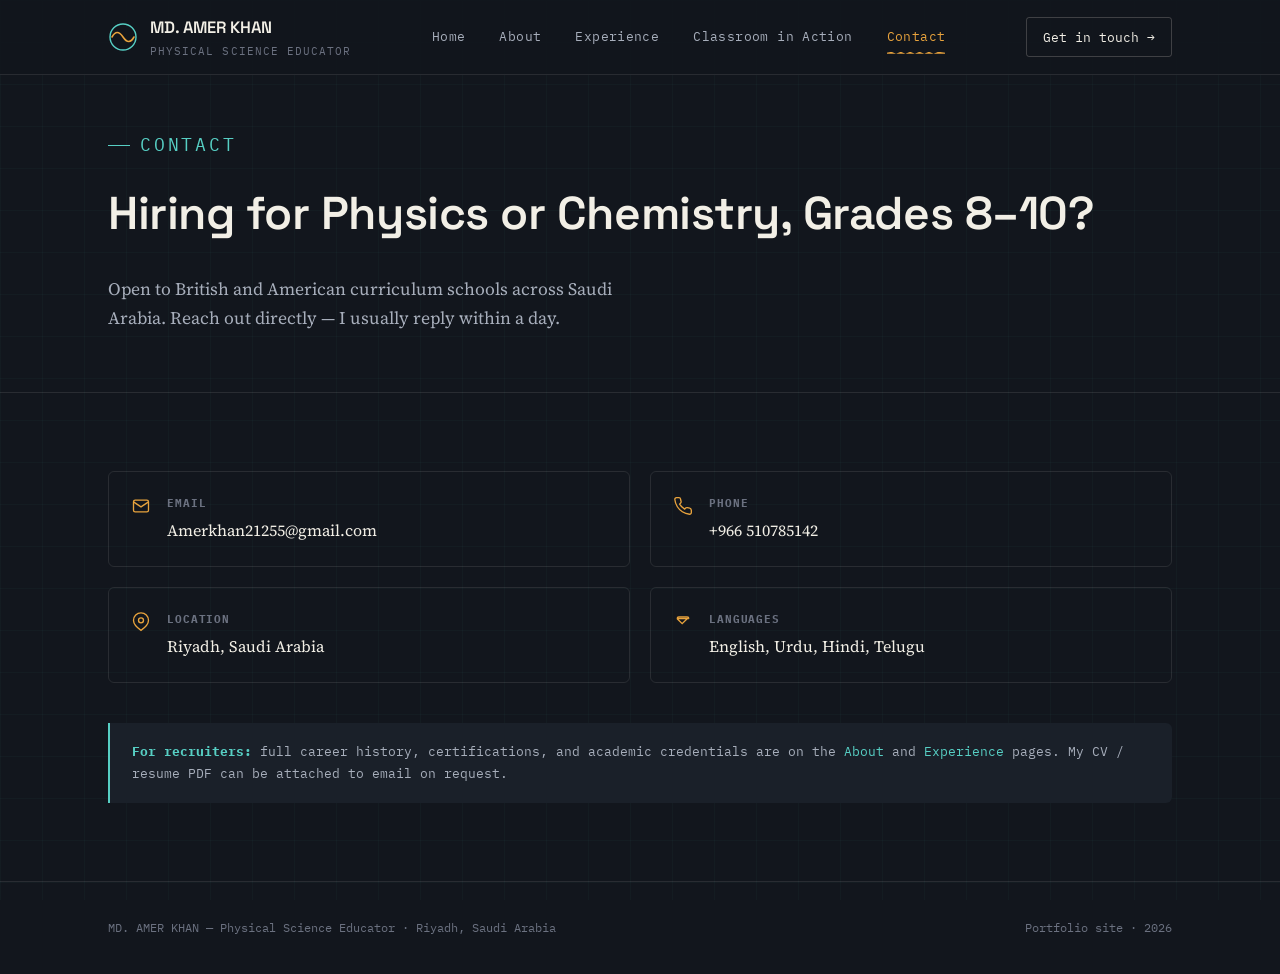
==== contact.html @ 771797b3 "Add files via upload" ====
<!DOCTYPE html>
<html lang="en">
<head>
<meta charset="UTF-8">
<meta name="viewport" content="width=device-width, initial-scale=1.0">
<title>Contact — MD. Amer Khan</title>
<link rel="preconnect" href="https://fonts.googleapis.com">
<link href="https://fonts.googleapis.com/css2?family=Space+Grotesk:wght@500;600;700&family=Source+Serif+4:opsz,wght@8..60,400;8..60,600&family=IBM+Plex+Mono:wght@400;500&display=swap" rel="stylesheet">
<link rel="stylesheet" href="style.css">
</head>
<body>

<nav class="site-nav">
  <div class="nav-inner">
    <a href="index.html" class="brand">
      <svg class="brand-mark" viewBox="0 0 30 30" fill="none"><circle cx="15" cy="15" r="13" stroke="#57cfc4" stroke-width="1.4"/><path d="M4 15 Q9 6 15 15 T26 15" stroke="#e8a33d" stroke-width="1.6" fill="none" stroke-linecap="round"/></svg>
      <span>MD. AMER KHAN<small>Physical Science Educator</small></span>
    </a>
    <button class="nav-toggle" aria-label="Menu"><span></span><span></span><span></span></button>
    <div class="nav-links">
      <a href="index.html">Home</a>
      <a href="about.html">About</a>
      <a href="experience.html">Experience</a>
      <a href="gallery.html">Classroom in Action</a>
      <a href="contact.html">Contact</a>
    </div>
    <a href="contact.html" class="nav-cta">Get in touch →</a>
  </div>
</nav>

<header class="page-header">
  <div class="container">
    <p class="eyebrow">Contact</p>
    <h1>Hiring for Physics or Chemistry, Grades 8–10?</h1>
    <p>Open to British and American curriculum schools across Saudi Arabia. Reach out directly — I usually reply within a day.</p>
  </div>
</header>

<section>
  <div class="container reveal">
    <div class="contact-grid" style="margin-bottom:40px;">

      <div class="contact-item">
        <svg viewBox="0 0 24 24" fill="none" stroke="currentColor" stroke-width="1.6"><rect x="3" y="5" width="18" height="14" rx="2"/><path d="M3 7l9 6 9-6"/></svg>
        <div>
          <b>Email</b>
          <a href="mailto:Amerkhan21255@gmail.com">Amerkhan21255@gmail.com</a>
        </div>
      </div>

      <div class="contact-item">
        <svg viewBox="0 0 24 24" fill="none" stroke="currentColor" stroke-width="1.6"><path d="M22 16.9v3a2 2 0 0 1-2.2 2 19.8 19.8 0 0 1-8.6-3 19.5 19.5 0 0 1-6-6 19.8 19.8 0 0 1-3-8.7A2 2 0 0 1 4.1 2h3a2 2 0 0 1 2 1.7c.1.9.3 1.8.6 2.7a2 2 0 0 1-.5 2.1L8 9.7a16 16 0 0 0 6 6l1.2-1.2a2 2 0 0 1 2.1-.5c.9.3 1.8.5 2.7.6a2 2 0 0 1 1.7 2z"/></svg>
        <div>
          <b>Phone</b>
          <a href="tel:+966510785142">+966 510785142</a>
        </div>
      </div>

      <div class="contact-item">
        <svg viewBox="0 0 24 24" fill="none" stroke="currentColor" stroke-width="1.6"><path d="M21 10c0 6-9 12-9 12s-9-6-9-12a9 9 0 0 1 18 0z"/><circle cx="12" cy="10" r="3"/></svg>
        <div>
          <b>Location</b>
          <span>Riyadh, Saudi Arabia</span>
        </div>
      </div>

      <div class="contact-item">
        <svg viewBox="0 0 24 24" fill="none" stroke="currentColor" stroke-width="1.6"><path d="M5 8l6 6 6-6M5 8h14M5 8a2 2 0 0 1 2-2h10a2 2 0 0 1 2 2"/></svg>
        <div>
          <b>Languages</b>
          <span>English, Urdu, Hindi, Telugu</span>
        </div>
      </div>

    </div>

    <div class="note">
      <b>For recruiters:</b> full career history, certifications, and academic credentials are on the <a href="about.html" style="color:var(--cyan);">About</a> and <a href="experience.html" style="color:var(--cyan);">Experience</a> pages. My CV / resume PDF can be attached to email on request.
    </div>
  </div>
</section>

<footer>
  <div class="container footer-inner">
    <p>MD. AMER KHAN — Physical Science Educator · Riyadh, Saudi Arabia</p>
    <p>Portfolio site · 2026</p>
  </div>
</footer>

<script src="script.js"></script>
</body>
</html>
---- style.css ----
/* ============================================================
   MD. AMER KHAN — Physical Science Educator Portfolio
   Design language: "Signal & Chalkboard"
   ============================================================ */

:root{
  --bg: #12161d;
  --bg-panel: #1a2029;
  --bg-panel-2: #1f2632;
  --chalk: #f2efe6;
  --chalk-dim: #a7aebb;
  --chalk-faint: #6b7180;
  --amber: #e8a33d;
  --amber-dim: #b9812f;
  --cyan: #57cfc4;
  --rule: rgba(242,239,230,0.10);
  --rule-strong: rgba(242,239,230,0.20);
  --grid-line: rgba(87,207,196,0.07);

  --font-display: "Space Grotesk", "Segoe UI", sans-serif;
  --font-body: "Source Serif 4", Georgia, serif;
  --font-mono: "IBM Plex Mono", "Courier New", monospace;

  --maxw: 1120px;
}

*{box-sizing:border-box;}
html{scroll-behavior:smooth;}
body{
  margin:0;
  background:var(--bg);
  color:var(--chalk);
  font-family:var(--font-body);
  font-size:17px;
  line-height:1.65;
  -webkit-font-smoothing:antialiased;
}

/* faint oscilloscope graph-paper texture across the whole site */
body::before{
  content:"";
  position:fixed;
  inset:0;
  pointer-events:none;
  z-index:0;
  background-image:
    linear-gradient(var(--grid-line) 1px, transparent 1px),
    linear-gradient(90deg, var(--grid-line) 1px, transparent 1px);
  background-size:42px 42px;
  opacity:0.5;
}

img{max-width:100%;display:block;}
a{color:inherit;text-decoration:none;}
h1,h2,h3,h4{
  font-family:var(--font-display);
  font-weight:600;
  letter-spacing:-0.01em;
  margin:0 0 .5em 0;
  color:var(--chalk);
}
p{margin:0 0 1.1em 0;color:var(--chalk-dim);}
.container{max-width:var(--maxw);margin:0 auto;padding:0 28px;position:relative;z-index:1;}

.eyebrow{
  font-family:var(--font-mono);
  font-size:12.5px;
  letter-spacing:.16em;
  text-transform:uppercase;
  color:var(--cyan);
  display:flex;
  align-items:center;
  gap:10px;
  margin-bottom:14px;
}
.eyebrow::before{
  content:"";
  width:22px;height:1px;background:var(--cyan);
  display:inline-block;
}

/* ---------------- NAV ---------------- */
.site-nav{
  position:sticky;top:0;z-index:50;
  background:rgba(18,22,29,0.86);
  backdrop-filter:blur(10px);
  border-bottom:1px solid var(--rule);
}
.nav-inner{
  max-width:var(--maxw);margin:0 auto;padding:0 28px;
  height:74px;display:flex;align-items:center;justify-content:space-between;
}
.brand{
  display:flex;align-items:center;gap:12px;
  font-family:var(--font-display);
  font-weight:600;font-size:16.5px;color:var(--chalk);
}
.brand-mark{width:30px;height:30px;flex:none;}
.brand small{
  display:block;font-family:var(--font-mono);font-weight:400;
  font-size:10.5px;letter-spacing:.1em;color:var(--chalk-faint);
  text-transform:uppercase;margin-top:2px;
}
.nav-links{display:flex;align-items:center;gap:6px;}
.nav-links a{
  font-family:var(--font-mono);font-size:13px;letter-spacing:.03em;
  color:var(--chalk-dim);padding:10px 14px;border-radius:3px;
  position:relative;transition:color .2s ease;
}
.nav-links a:hover{color:var(--chalk);}
.nav-links a.active{color:var(--amber);}
.nav-links a.active::after{
  content:"";position:absolute;left:14px;right:14px;bottom:4px;height:2px;
  background:var(--amber);
  clip-path:polygon(0 50%,8% 0,16% 100%,24% 0,32% 100%,40% 0,48% 100%,56% 0,64% 100%,72% 0,80% 100%,88% 0,100% 50%,100% 100%,0 100%);
}
.nav-cta{
  font-family:var(--font-mono);font-size:12.5px;
  border:1px solid var(--rule-strong);padding:9px 16px;border-radius:3px;
  color:var(--chalk);white-space:nowrap;
}
.nav-cta:hover{border-color:var(--amber);color:var(--amber);}
.nav-toggle{display:none;}

@media (max-width:820px){
  .nav-links{
    position:fixed;top:74px;left:0;right:0;
    background:var(--bg-panel);border-bottom:1px solid var(--rule);
    flex-direction:column;align-items:stretch;padding:8px 20px 18px;
    display:none;
  }
  .nav-links.open{display:flex;}
  .nav-links a{padding:12px 4px;border-bottom:1px solid var(--rule);}
  .nav-cta{display:none;}
  .nav-toggle{
    display:flex;flex-direction:column;gap:5px;background:none;border:0;
    cursor:pointer;padding:8px;
  }
  .nav-toggle span{width:22px;height:2px;background:var(--chalk);display:block;}
}

/* ---------------- HERO ---------------- */
.hero{
  padding:96px 0 70px;
  position:relative;
  overflow:hidden;
  border-bottom:1px solid var(--rule);
}
.hero-grid{
  display:grid;grid-template-columns:1.15fr .85fr;gap:56px;align-items:center;
}
@media (max-width:900px){.hero-grid{grid-template-columns:1fr;}}
.hero .eyebrow{margin-bottom:22px;}
.hero h1{
  font-size:clamp(34px,5vw,58px);
  line-height:1.05;
  margin-bottom:22px;
}
.hero h1 em{
  font-style:normal;color:var(--amber);
}
.hero-lede{font-size:18.5px;color:var(--chalk-dim);max-width:52ch;margin-bottom:30px;}
.hero-actions{display:flex;gap:14px;flex-wrap:wrap;margin-bottom:38px;}

.btn{
  font-family:var(--font-mono);font-size:13px;letter-spacing:.03em;
  padding:13px 22px;border-radius:3px;display:inline-flex;align-items:center;gap:8px;
  transition:all .2s ease;
}
.btn-primary{background:var(--amber);color:#1a1408;font-weight:600;}
.btn-primary:hover{background:#f3b558;}
.btn-ghost{border:1px solid var(--rule-strong);color:var(--chalk);}
.btn-ghost:hover{border-color:var(--cyan);color:var(--cyan);}

.hero-stats{display:flex;gap:34px;flex-wrap:wrap;}
.stat b{
  display:block;font-family:var(--font-display);font-size:26px;color:var(--chalk);
}
.stat span{font-family:var(--font-mono);font-size:11.5px;letter-spacing:.08em;
  text-transform:uppercase;color:var(--chalk-faint);}

/* waveform signature */
.waveform-box{
  aspect-ratio:1/1;
  border:1px solid var(--rule);
  border-radius:6px;
  background:
    radial-gradient(circle at 30% 20%, rgba(232,163,61,0.10), transparent 55%),
    var(--bg-panel);
  display:flex;align-items:center;justify-content:center;
  position:relative;
}
.waveform-box svg{width:88%;height:auto;transition:transform .35s ease;}
.wave-path{
  fill:none;stroke:var(--amber);stroke-width:2.4;
  stroke-linecap:round;
  stroke-dasharray:900;
  stroke-dashoffset:900;
  animation:draw 2.6s ease forwards .3s;
}
.wave-path.cyan{stroke:var(--cyan);opacity:.55;animation-delay:.6s;}
@keyframes draw{to{stroke-dashoffset:0;}}
.waveform-box .corner-label{
  position:absolute;bottom:14px;left:16px;
  font-family:var(--font-mono);font-size:10.5px;color:var(--chalk-faint);
  letter-spacing:.08em;
}
.waveform-box .corner-label b{color:var(--cyan);font-weight:400;}

@media (prefers-reduced-motion: reduce){
  .wave-path{animation:none;stroke-dashoffset:0;}
}

/* ---------------- SECTIONS ---------------- */
section{padding:78px 0;position:relative;}
.section-head{max-width:640px;margin-bottom:46px;}
.section-head h2{font-size:clamp(26px,3.4vw,38px);}
.divider{border:0;border-top:1px solid var(--rule);margin:0;}

/* two-col */
.split{display:grid;grid-template-columns:.9fr 1.1fr;gap:60px;}
@media (max-width:880px){.split{grid-template-columns:1fr;}}

/* cards */
.card{
  background:var(--bg-panel);border:1px solid var(--rule);border-radius:6px;padding:26px 26px;
}
.card-grid{display:grid;grid-template-columns:repeat(3,1fr);gap:20px;}
@media (max-width:880px){.card-grid{grid-template-columns:repeat(2,1fr);}}
@media (max-width:560px){.card-grid{grid-template-columns:1fr;}}

/* pill tags */
.tags{display:flex;flex-wrap:wrap;gap:8px;}
.tag{
  font-family:var(--font-mono);font-size:11.5px;letter-spacing:.03em;
  border:1px solid var(--rule-strong);color:var(--chalk-dim);
  padding:6px 11px;border-radius:20px;
}

/* timeline (experience) */
.timeline{border-left:1px solid var(--rule-strong);margin-left:6px;}
.tl-item{position:relative;padding:0 0 46px 34px;}
.tl-item:last-child{padding-bottom:4px;}
.tl-item::before{
  content:"";position:absolute;left:-5.5px;top:6px;width:10px;height:10px;
  background:var(--bg);border:2px solid var(--amber);border-radius:50%;
}
.tl-date{font-family:var(--font-mono);font-size:12px;color:var(--cyan);letter-spacing:.05em;margin-bottom:6px;display:block;}
.tl-item h3{font-size:20px;margin-bottom:2px;}
.tl-org{color:var(--chalk-faint);font-family:var(--font-mono);font-size:13px;margin-bottom:14px;display:block;}
.tl-item ul{margin:0;padding-left:18px;color:var(--chalk-dim);}
.tl-item li{margin-bottom:8px;}

/* certification / education rows */
.cred-row{
  display:grid;grid-template-columns:200px 1fr;gap:22px;
  padding:22px 0;border-bottom:1px solid var(--rule);
}
.cred-row:last-child{border-bottom:0;}
@media (max-width:640px){.cred-row{grid-template-columns:1fr;gap:6px;}}
.cred-meta{font-family:var(--font-mono);font-size:12px;color:var(--chalk-faint);}
.cred-row h4{font-size:17px;margin-bottom:6px;}
.cred-row p{margin:0;font-size:15.5px;}

/* gallery / placeholder tiles */
.gal-grid{display:grid;grid-template-columns:repeat(3,1fr);gap:16px;}
@media (max-width:880px){.gal-grid{grid-template-columns:repeat(2,1fr);}}
@media (max-width:540px){.gal-grid{grid-template-columns:1fr;}}
.gal-tile{
  aspect-ratio:4/3;border:1px solid var(--rule);border-radius:6px;
  background:var(--bg-panel);
  display:flex;flex-direction:column;align-items:center;justify-content:center;
  text-align:center;gap:12px;padding:18px;
  transition:border-color .25s ease, transform .25s ease, box-shadow .25s ease;
}
.gal-tile:hover{
  border-color:var(--amber);
  transform:translateY(-4px);
  box-shadow:0 14px 28px -18px rgba(232,163,61,0.45);
}
.gal-tile svg{width:52px;height:52px;color:var(--cyan);transition:color .25s ease;}
.gal-tile:hover svg{color:var(--amber);}
.gal-tile b{font-family:var(--font-display);font-size:14.5px;color:var(--chalk);}
.gal-tile span{font-family:var(--font-mono);font-size:11px;color:var(--chalk-faint);letter-spacing:.03em;}

.video-tile{
  border:1px solid var(--rule);border-radius:6px;overflow:hidden;background:var(--bg-panel);
  transition:border-color .25s ease, transform .25s ease, box-shadow .25s ease;
}
.video-tile:hover{
  border-color:var(--cyan);
  transform:translateY(-4px);
  box-shadow:0 14px 28px -18px rgba(87,207,196,0.4);
}
.video-thumb{
  aspect-ratio:16/9;background:
    linear-gradient(135deg, var(--bg-panel-2), var(--bg-panel));
  display:flex;align-items:center;justify-content:center;position:relative;
  cursor:pointer;overflow:hidden;
}
.video-thumb img{
  position:absolute;inset:0;width:100%;height:100%;object-fit:cover;
  filter:saturate(.75) brightness(.6);transition:filter .3s ease, transform .4s ease;
}
.video-thumb:hover img{filter:saturate(.95) brightness(.75);transform:scale(1.04);}
.video-thumb iframe{position:absolute;inset:0;width:100%;height:100%;border:0;}
.video-thumb .play{
  position:relative;z-index:2;
  width:52px;height:52px;border-radius:50%;border:1.5px solid var(--amber);
  background:rgba(18,22,29,0.55);
  display:flex;align-items:center;justify-content:center;
  transition:transform .25s ease, background .25s ease;
}
.video-thumb:hover .play{transform:scale(1.08);background:rgba(232,163,61,0.16);}
.video-thumb .play::after{
  content:"";border-style:solid;border-width:8px 0 8px 13px;
  border-color:transparent transparent transparent var(--amber);margin-left:4px;
}
.video-meta{padding:14px 16px;}
.video-meta b{display:block;font-family:var(--font-display);font-size:14.5px;margin-bottom:3px;}
.video-meta span{font-family:var(--font-mono);font-size:11px;color:var(--chalk-faint);}

/* portrait photo frame */
.portrait-frame{
  position:relative;border-radius:8px;overflow:hidden;border:1px solid var(--rule);
  background:var(--bg-panel);
}
.portrait-frame img{width:100%;height:100%;object-fit:cover;display:block;}
.portrait-tag{
  position:absolute;top:14px;left:14px;z-index:2;
  font-family:var(--font-mono);font-size:10.5px;letter-spacing:.1em;text-transform:uppercase;
  color:var(--cyan);background:rgba(18,22,29,0.72);border:1px solid rgba(87,207,196,0.35);
  padding:5px 10px;border-radius:20px;backdrop-filter:blur(4px);
}
.portrait-caption{
  position:absolute;bottom:0;left:0;right:0;z-index:2;padding:16px 16px 14px;
  background:linear-gradient(to top, rgba(18,22,29,0.92), transparent);
}
.portrait-caption b{display:block;font-family:var(--font-display);font-size:15px;color:var(--chalk);}
.portrait-caption span{font-family:var(--font-mono);font-size:11px;color:var(--chalk-dim);}

/* page load fade */
body{opacity:0;animation:pageIn .5s ease forwards;}
@keyframes pageIn{to{opacity:1;}}
@media (prefers-reduced-motion: reduce){
  body{opacity:1;animation:none;}
}

/* note box */
.note{
  border-left:2px solid var(--cyan);background:var(--bg-panel);
  padding:18px 22px;border-radius:0 6px 6px 0;font-family:var(--font-mono);
  font-size:13px;color:var(--chalk-dim);line-height:1.7;
}
.note b{color:var(--cyan);}

/* contact */
.contact-grid{display:grid;grid-template-columns:1fr 1fr;gap:20px;}
@media (max-width:640px){.contact-grid{grid-template-columns:1fr;}}
.contact-item{
  border:1px solid var(--rule);border-radius:6px;padding:22px;
  display:flex;gap:16px;align-items:flex-start;
}
.contact-item svg{width:20px;height:20px;color:var(--amber);flex:none;margin-top:2px;}
.contact-item b{display:block;font-family:var(--font-mono);font-size:11px;letter-spacing:.08em;
  text-transform:uppercase;color:var(--chalk-faint);margin-bottom:4px;}
.contact-item a, .contact-item span{font-size:16px;color:var(--chalk);}

/* footer */
footer{border-top:1px solid var(--rule);padding:36px 0;}
.footer-inner{display:flex;justify-content:space-between;align-items:center;flex-wrap:wrap;gap:14px;}
.footer-inner p{margin:0;font-family:var(--font-mono);font-size:12px;color:var(--chalk-faint);}

/* curriculum badges row */
.curric-row{display:flex;gap:14px;flex-wrap:wrap;margin-top:20px;}
.curric-badge{
  display:flex;align-items:center;gap:10px;border:1px solid var(--rule-strong);
  border-radius:6px;padding:12px 16px;font-family:var(--font-mono);font-size:12.5px;color:var(--chalk-dim);
}
.curric-badge .dot{width:8px;height:8px;border-radius:50%;background:var(--amber);}

.fade-up{animation:fadeUp .7s ease both;}
@keyframes fadeUp{from{opacity:0;transform:translateY(14px);}to{opacity:1;transform:translateY(0);}}

/* page header (non-home) */
.page-header{padding:56px 0 40px;border-bottom:1px solid var(--rule);}
.page-header .eyebrow{margin-bottom:16px;}
.page-header h1{font-size:clamp(30px,4.4vw,46px);}
.page-header p{max-width:58ch;font-size:17.5px;}
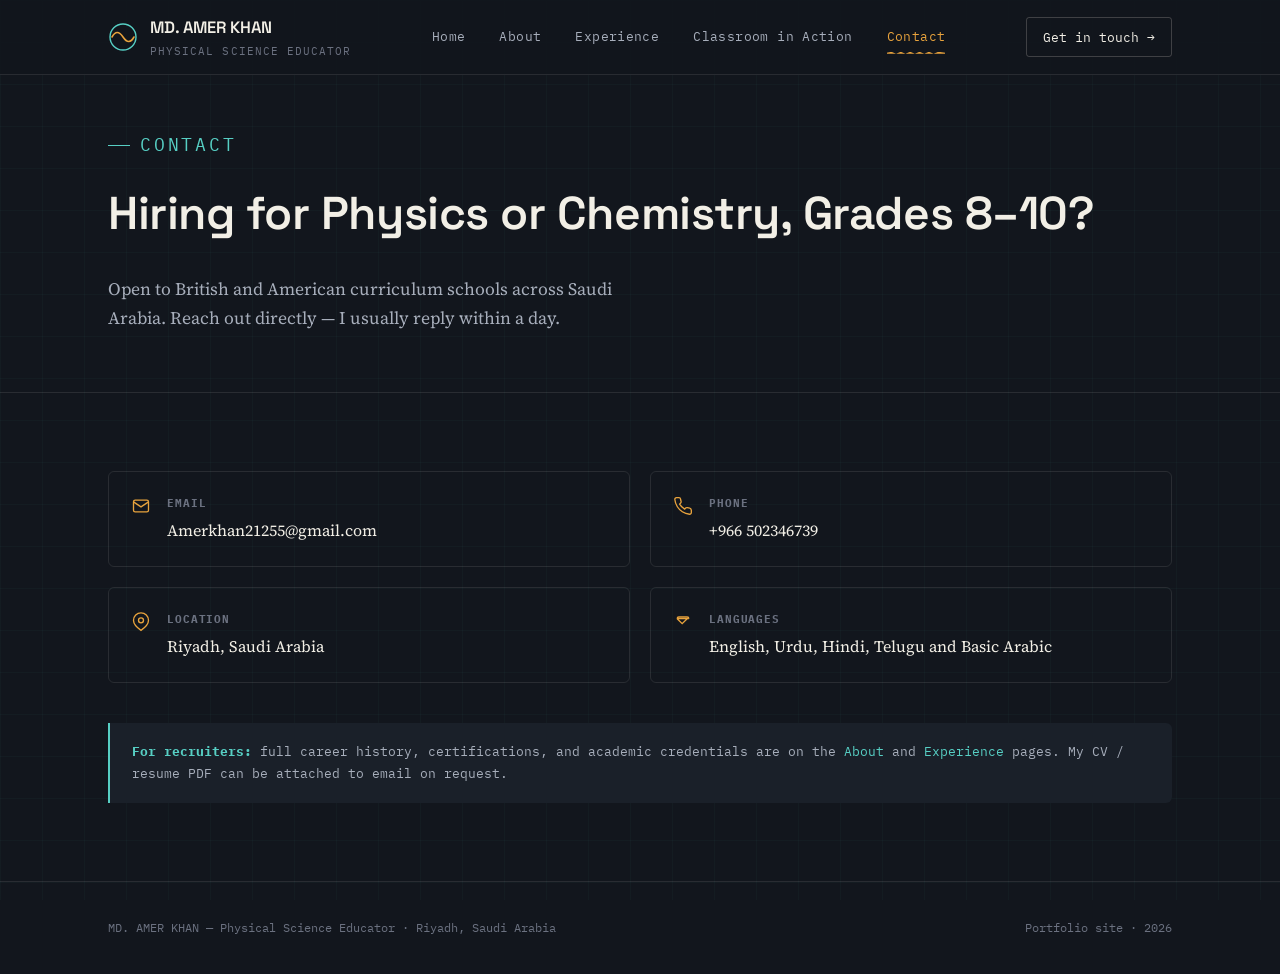
==== commit 1050e982: "contact.html" ====
--- a/contact.html
+++ b/contact.html
@@ -52,7 +52,7 @@
         <svg viewBox="0 0 24 24" fill="none" stroke="currentColor" stroke-width="1.6"><path d="M22 16.9v3a2 2 0 0 1-2.2 2 19.8 19.8 0 0 1-8.6-3 19.5 19.5 0 0 1-6-6 19.8 19.8 0 0 1-3-8.7A2 2 0 0 1 4.1 2h3a2 2 0 0 1 2 1.7c.1.9.3 1.8.6 2.7a2 2 0 0 1-.5 2.1L8 9.7a16 16 0 0 0 6 6l1.2-1.2a2 2 0 0 1 2.1-.5c.9.3 1.8.5 2.7.6a2 2 0 0 1 1.7 2z"/></svg>
         <div>
           <b>Phone</b>
-          <a href="tel:+966510785142">+966 510785142</a>
+          <a href="tel:+966510785142">+966 502346739</a>
         </div>
       </div>
 
@@ -68,7 +68,7 @@
         <svg viewBox="0 0 24 24" fill="none" stroke="currentColor" stroke-width="1.6"><path d="M5 8l6 6 6-6M5 8h14M5 8a2 2 0 0 1 2-2h10a2 2 0 0 1 2 2"/></svg>
         <div>
           <b>Languages</b>
-          <span>English, Urdu, Hindi, Telugu</span>
+          <span>English, Urdu, Hindi, Telugu and Basic Arabic</span>
         </div>
       </div>
 
